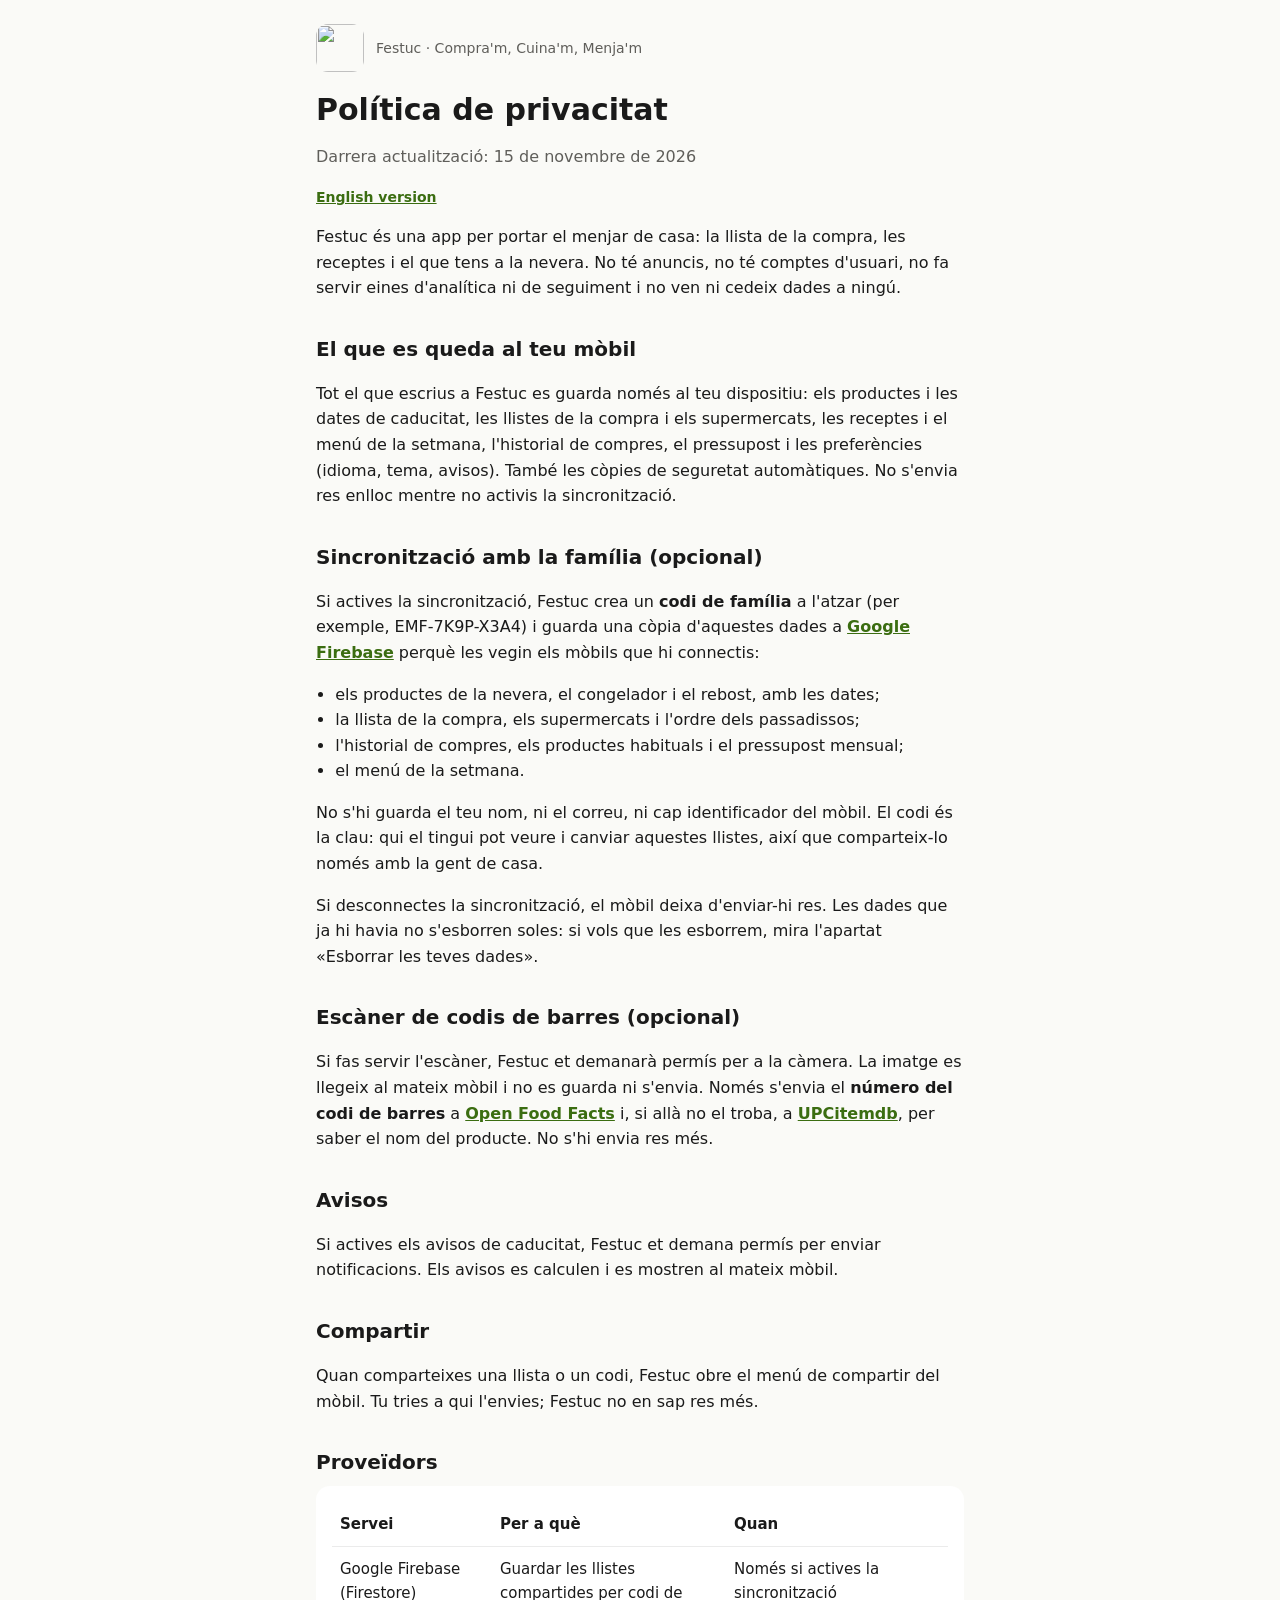
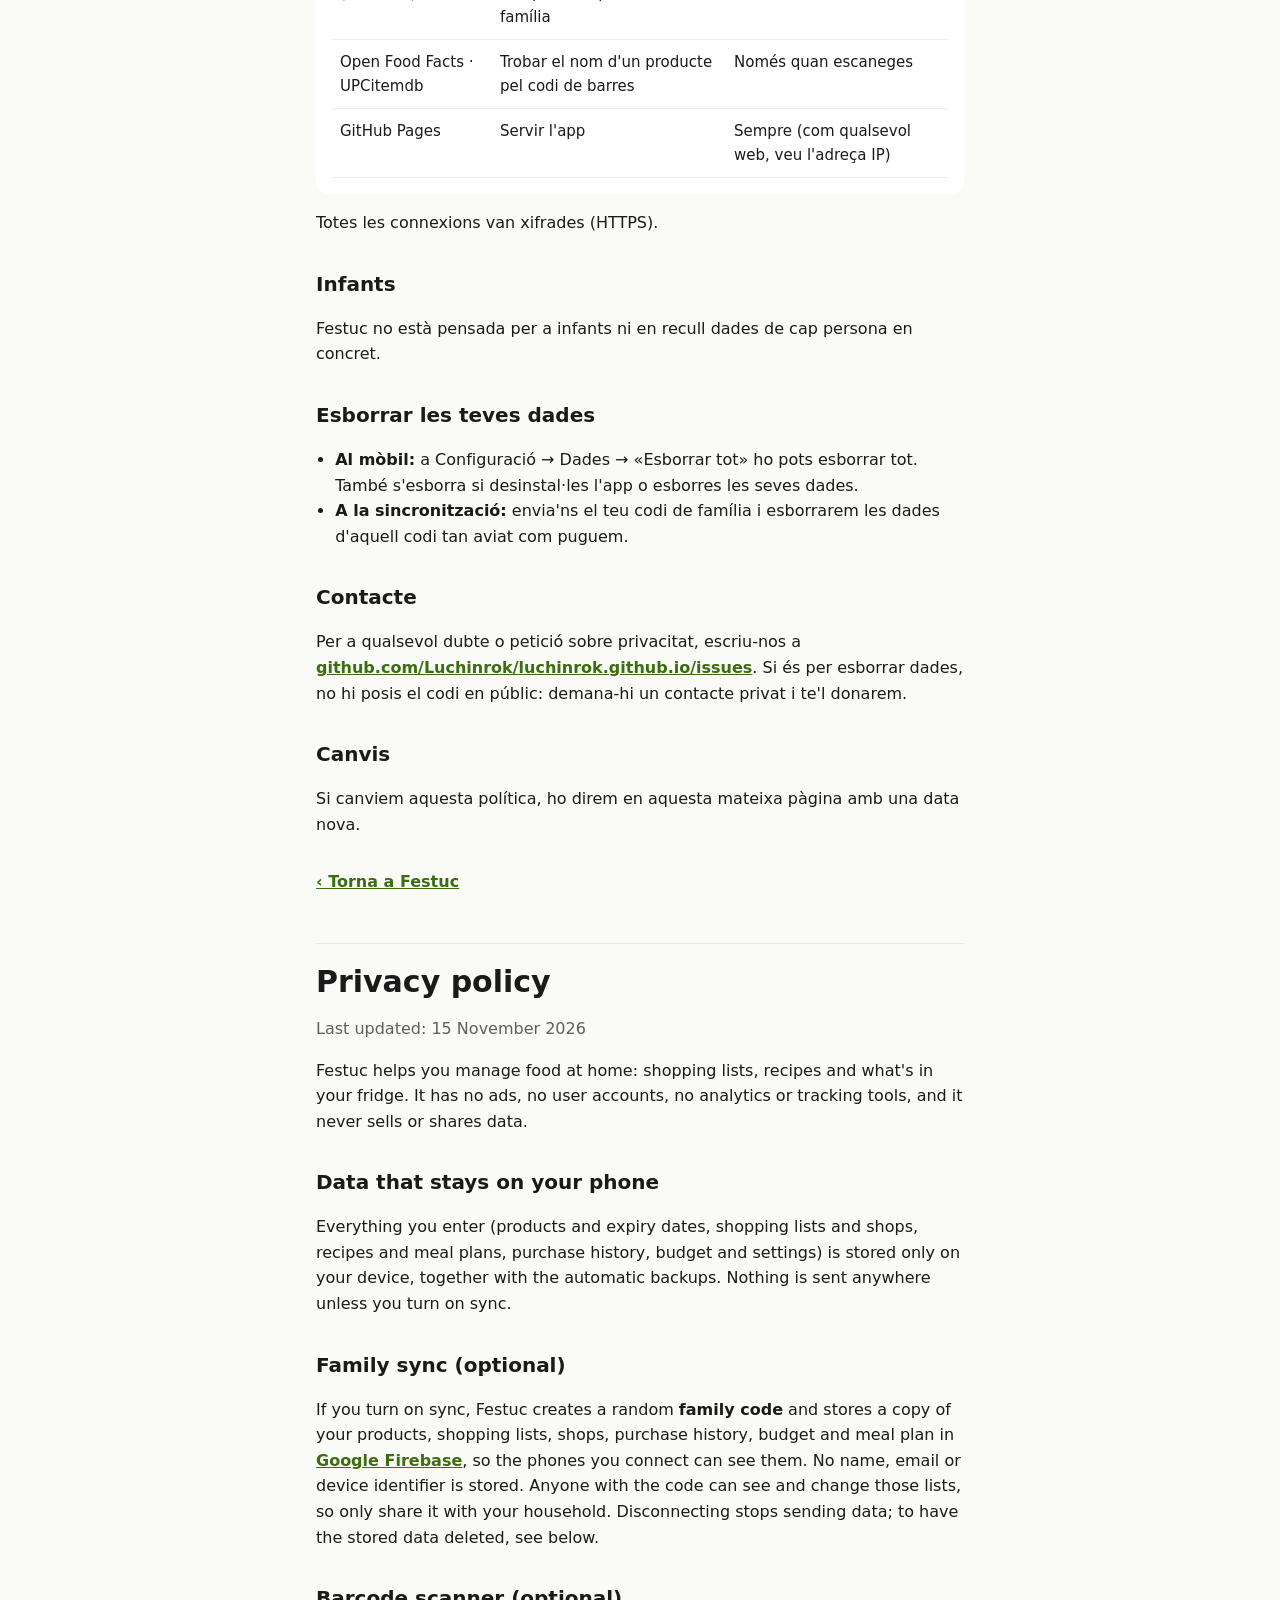
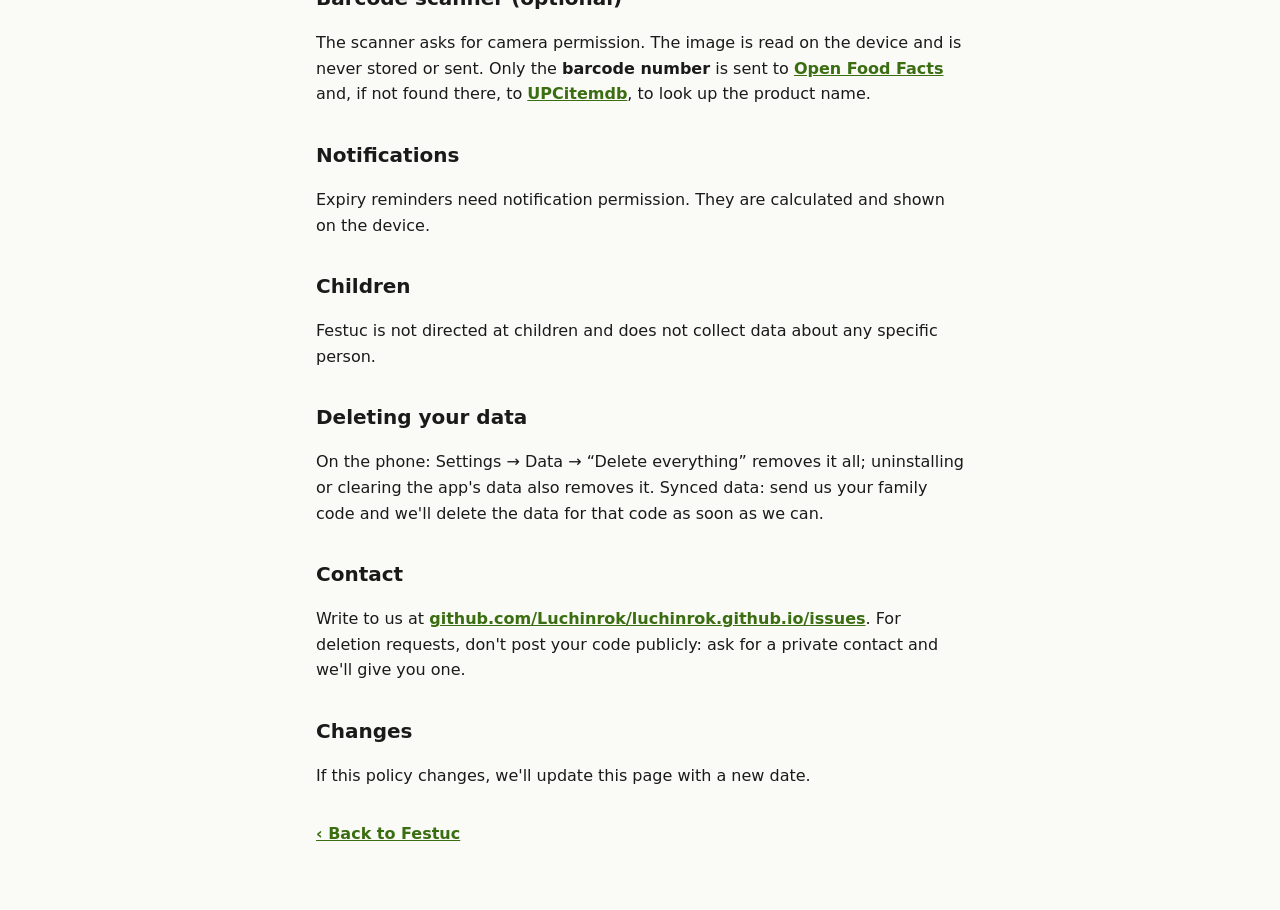
==== privacitat.html @ 090ff600 "Google Play: política de privacitat, fitxa de la botiga, captures i imatge destacada Co-Authored-By:" ====
<!DOCTYPE html>
<html lang="ca">
<head>
  <meta charset="utf-8">
  <meta name="viewport" content="width=device-width, initial-scale=1">
  <title>Política de privacitat · Festuc</title>
  <meta name="description" content="Quines dades fa servir Festuc i per a què.">
  <meta name="theme-color" content="#639922">
  <link rel="icon" href="icons/festuc-icon-any.svg" type="image/svg+xml">
  <style>
    :root {
      --bg: #FAFAF7; --card: #FFFFFF; --text: #1A1A1A; --soft: #5F5E5A;
      --line: rgba(0,0,0,.08); --accent: #3B6D11; --chip: #C0DD97;
      color-scheme: light dark;
    }
    @media (prefers-color-scheme: dark) {
      :root:not([data-theme="light"]) {
        --bg: #1A1A1A; --card: #2C2C2A; --text: #F5F5F2; --soft: #B4B2A9;
        --line: rgba(255,255,255,.08); --accent: #A6D16E; --chip: #27500A;
      }
    }
    :root[data-theme="dark"] {
      --bg: #1A1A1A; --card: #2C2C2A; --text: #F5F5F2; --soft: #B4B2A9;
      --line: rgba(255,255,255,.08); --accent: #A6D16E; --chip: #27500A;
    }
    * { box-sizing: border-box; }
    body {
      margin: 0; background: var(--bg); color: var(--text);
      font: 16px/1.6 system-ui, -apple-system, "Segoe UI", Roboto, sans-serif;
    }
    main { max-width: 680px; margin: 0 auto; padding: 24px 16px 48px; }
    header { display: flex; align-items: center; gap: 12px; }
    header img { width: 48px; height: 48px; border-radius: 12px; }
    .kicker { margin: 0; color: var(--soft); font-size: 14px; }
    h1, .h1 { font-size: 30px; line-height: 1.2; margin: 20px 0 4px; }
    h2 { font-size: 20px; margin: 32px 0 8px; }
    p, li { max-width: 65ch; }
    ul { padding-left: 1.2em; }
    a { color: var(--accent); font-weight: 600; }
    .muted { color: var(--soft); }
    .langs { margin-top: 12px; font-size: 14px; }
    table { width: 100%; border-collapse: collapse; margin: 12px 0; font-size: 15px; }
    th, td { text-align: left; vertical-align: top; padding: 10px 8px; border-bottom: 1px solid var(--line); }
    th { font-weight: 600; }
    .box { background: var(--card); border-radius: 14px; padding: 4px 16px; }
    hr { border: 0; border-top: 1px solid var(--line); margin: 48px 0 0; }
  </style>
</head>
<body>
<main>
  <article lang="ca">
    <header>
      <img src="icons/icon-192.png" alt="" width="48" height="48">
      <p class="kicker">Festuc · Compra'm, Cuina'm, Menja'm</p>
    </header>
    <h1>Política de privacitat</h1>
    <p class="muted">Darrera actualització: 15 de novembre de 2026</p>
    <p class="langs"><a href="#en">English version</a></p>

    <p>Festuc és una app per portar el menjar de casa: la llista de la compra, les receptes i el que tens a la nevera. No té anuncis, no té comptes d'usuari, no fa servir eines d'analítica ni de seguiment i no ven ni cedeix dades a ningú.</p>

    <h2>El que es queda al teu mòbil</h2>
    <p>Tot el que escrius a Festuc es guarda només al teu dispositiu: els productes i les dates de caducitat, les llistes de la compra i els supermercats, les receptes i el menú de la setmana, l'historial de compres, el pressupost i les preferències (idioma, tema, avisos). També les còpies de seguretat automàtiques. No s'envia res enlloc mentre no activis la sincronització.</p>

    <h2>Sincronització amb la família (opcional)</h2>
    <p>Si actives la sincronització, Festuc crea un <b>codi de família</b> a l'atzar (per exemple, EMF-7K9P-X3A4) i guarda una còpia d'aquestes dades a <a href="https://firebase.google.com/support/privacy" rel="noopener">Google Firebase</a> perquè les vegin els mòbils que hi connectis:</p>
    <ul>
      <li>els productes de la nevera, el congelador i el rebost, amb les dates;</li>
      <li>la llista de la compra, els supermercats i l'ordre dels passadissos;</li>
      <li>l'historial de compres, els productes habituals i el pressupost mensual;</li>
      <li>el menú de la setmana.</li>
    </ul>
    <p>No s'hi guarda el teu nom, ni el correu, ni cap identificador del mòbil. El codi és la clau: qui el tingui pot veure i canviar aquestes llistes, així que comparteix-lo només amb la gent de casa.</p>
    <p>Si desconnectes la sincronització, el mòbil deixa d'enviar-hi res. Les dades que ja hi havia no s'esborren soles: si vols que les esborrem, mira l'apartat «Esborrar les teves dades».</p>

    <h2>Escàner de codis de barres (opcional)</h2>
    <p>Si fas servir l'escàner, Festuc et demanarà permís per a la càmera. La imatge es llegeix al mateix mòbil i no es guarda ni s'envia. Només s'envia el <b>número del codi de barres</b> a <a href="https://world.openfoodfacts.org/privacy" rel="noopener">Open Food Facts</a> i, si allà no el troba, a <a href="https://www.upcitemdb.com/" rel="noopener">UPCitemdb</a>, per saber el nom del producte. No s'hi envia res més.</p>

    <h2>Avisos</h2>
    <p>Si actives els avisos de caducitat, Festuc et demana permís per enviar notificacions. Els avisos es calculen i es mostren al mateix mòbil.</p>

    <h2>Compartir</h2>
    <p>Quan comparteixes una llista o un codi, Festuc obre el menú de compartir del mòbil. Tu tries a qui l'envies; Festuc no en sap res més.</p>

    <h2>Proveïdors</h2>
    <div class="box">
      <table>
        <tr><th>Servei</th><th>Per a què</th><th>Quan</th></tr>
        <tr><td>Google Firebase (Firestore)</td><td>Guardar les llistes compartides per codi de família</td><td>Només si actives la sincronització</td></tr>
        <tr><td>Open Food Facts · UPCitemdb</td><td>Trobar el nom d'un producte pel codi de barres</td><td>Només quan escaneges</td></tr>
        <tr><td>GitHub Pages</td><td>Servir l'app</td><td>Sempre (com qualsevol web, veu l'adreça IP)</td></tr>
      </table>
    </div>
    <p>Totes les connexions van xifrades (HTTPS).</p>

    <h2>Infants</h2>
    <p>Festuc no està pensada per a infants ni en recull dades de cap persona en concret.</p>

    <h2>Esborrar les teves dades</h2>
    <ul>
      <li><b>Al mòbil:</b> a Configuració → Dades → «Esborrar tot» ho pots esborrar tot. També s'esborra si desinstal·les l'app o esborres les seves dades.</li>
      <li><b>A la sincronització:</b> envia'ns el teu codi de família i esborrarem les dades d'aquell codi tan aviat com puguem.</li>
    </ul>

    <h2>Contacte</h2>
    <p>Per a qualsevol dubte o petició sobre privacitat, escriu-nos a <a href="https://github.com/Luchinrok/luchinrok.github.io/issues" rel="noopener">github.com/Luchinrok/luchinrok.github.io/issues</a>. Si és per esborrar dades, no hi posis el codi en públic: demana-hi un contacte privat i te'l donarem.</p>

    <h2>Canvis</h2>
    <p>Si canviem aquesta política, ho direm en aquesta mateixa pàgina amb una data nova.</p>

    <p style="margin-top:32px"><a href="./">‹ Torna a Festuc</a></p>
  </article>

  <hr>

  <article lang="en" id="en">
    <h2 class="h1">Privacy policy</h2>
    <p class="muted">Last updated: 15 November 2026</p>

    <p>Festuc helps you manage food at home: shopping lists, recipes and what's in your fridge. It has no ads, no user accounts, no analytics or tracking tools, and it never sells or shares data.</p>

    <h2>Data that stays on your phone</h2>
    <p>Everything you enter (products and expiry dates, shopping lists and shops, recipes and meal plans, purchase history, budget and settings) is stored only on your device, together with the automatic backups. Nothing is sent anywhere unless you turn on sync.</p>

    <h2>Family sync (optional)</h2>
    <p>If you turn on sync, Festuc creates a random <b>family code</b> and stores a copy of your products, shopping lists, shops, purchase history, budget and meal plan in <a href="https://firebase.google.com/support/privacy" rel="noopener">Google Firebase</a>, so the phones you connect can see them. No name, email or device identifier is stored. Anyone with the code can see and change those lists, so only share it with your household. Disconnecting stops sending data; to have the stored data deleted, see below.</p>

    <h2>Barcode scanner (optional)</h2>
    <p>The scanner asks for camera permission. The image is read on the device and is never stored or sent. Only the <b>barcode number</b> is sent to <a href="https://world.openfoodfacts.org/privacy" rel="noopener">Open Food Facts</a> and, if not found there, to <a href="https://www.upcitemdb.com/" rel="noopener">UPCitemdb</a>, to look up the product name.</p>

    <h2>Notifications</h2>
    <p>Expiry reminders need notification permission. They are calculated and shown on the device.</p>

    <h2>Children</h2>
    <p>Festuc is not directed at children and does not collect data about any specific person.</p>

    <h2>Deleting your data</h2>
    <p>On the phone: Settings → Data → “Delete everything” removes it all; uninstalling or clearing the app's data also removes it. Synced data: send us your family code and we'll delete the data for that code as soon as we can.</p>

    <h2>Contact</h2>
    <p>Write to us at <a href="https://github.com/Luchinrok/luchinrok.github.io/issues" rel="noopener">github.com/Luchinrok/luchinrok.github.io/issues</a>. For deletion requests, don't post your code publicly: ask for a private contact and we'll give you one.</p>

    <h2>Changes</h2>
    <p>If this policy changes, we'll update this page with a new date.</p>

    <p style="margin-top:32px"><a href="./">‹ Back to Festuc</a></p>
  </article>
</main>
</body>
</html>
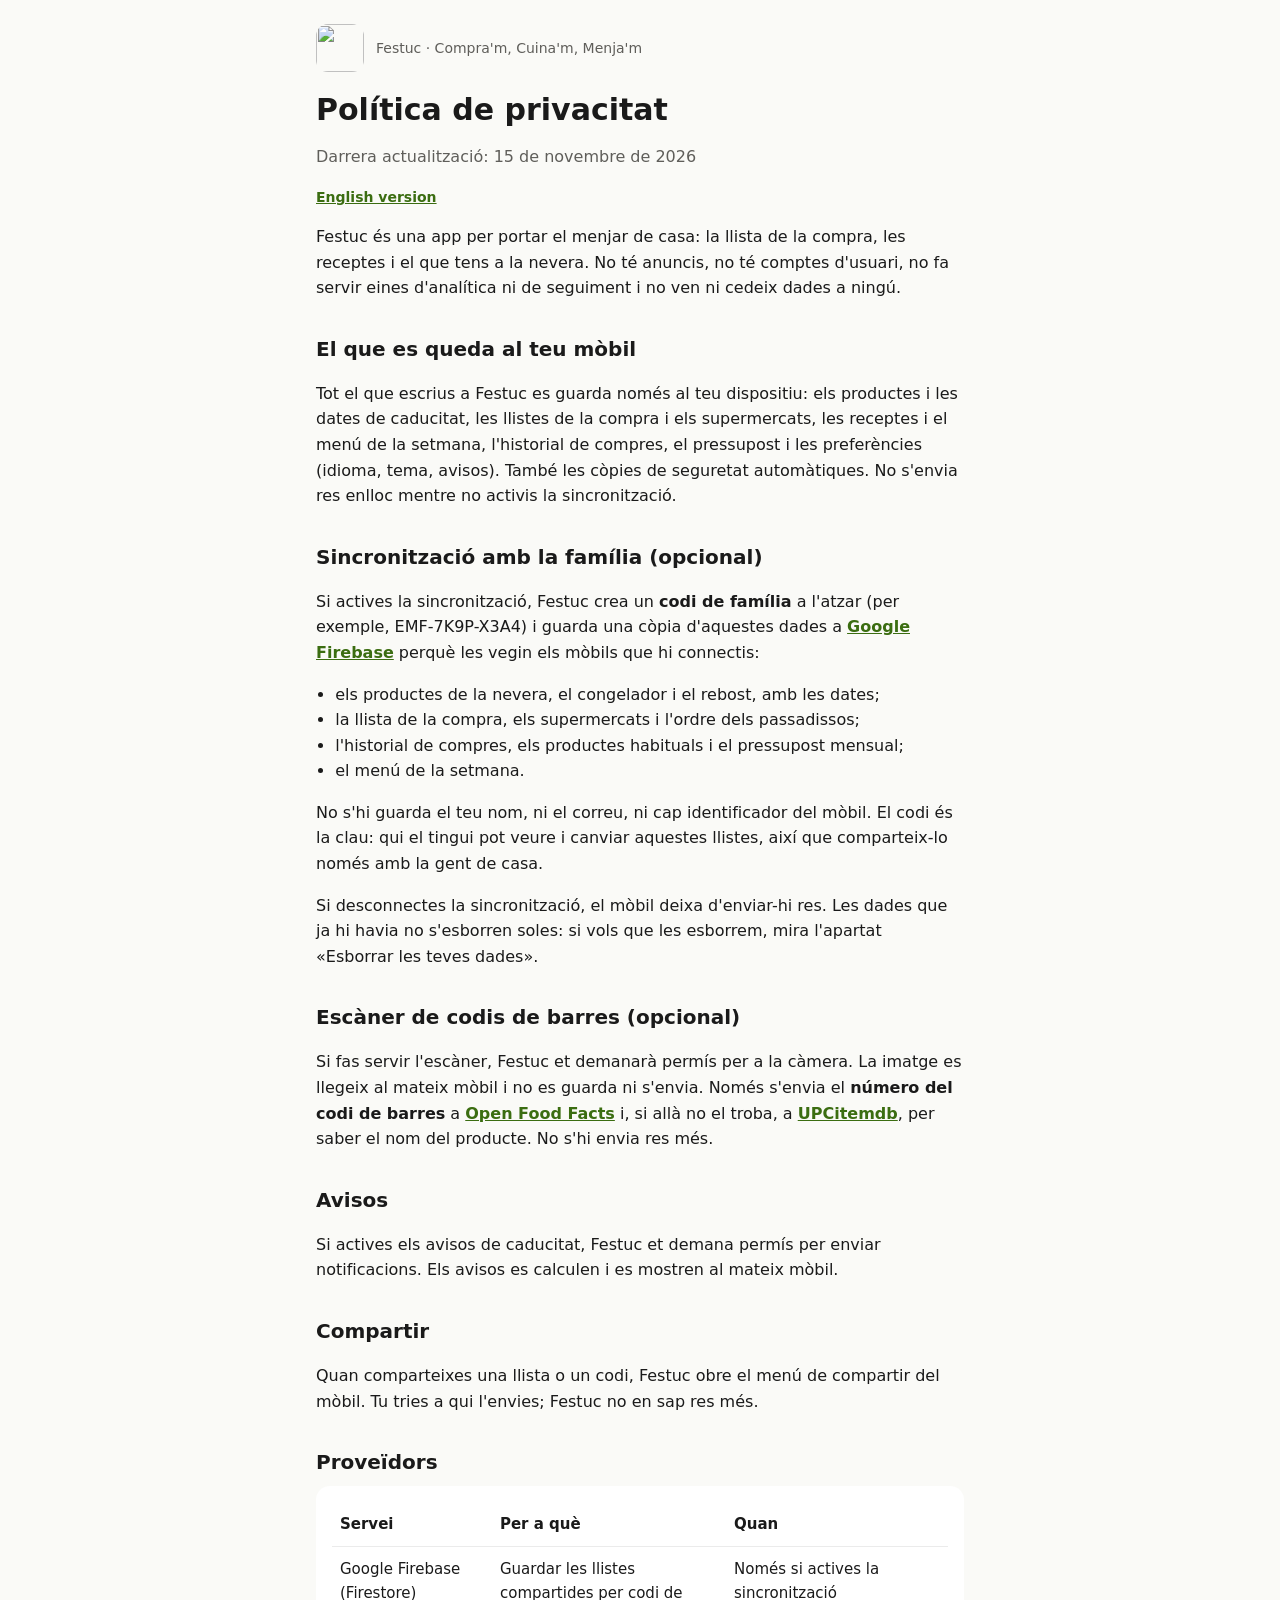
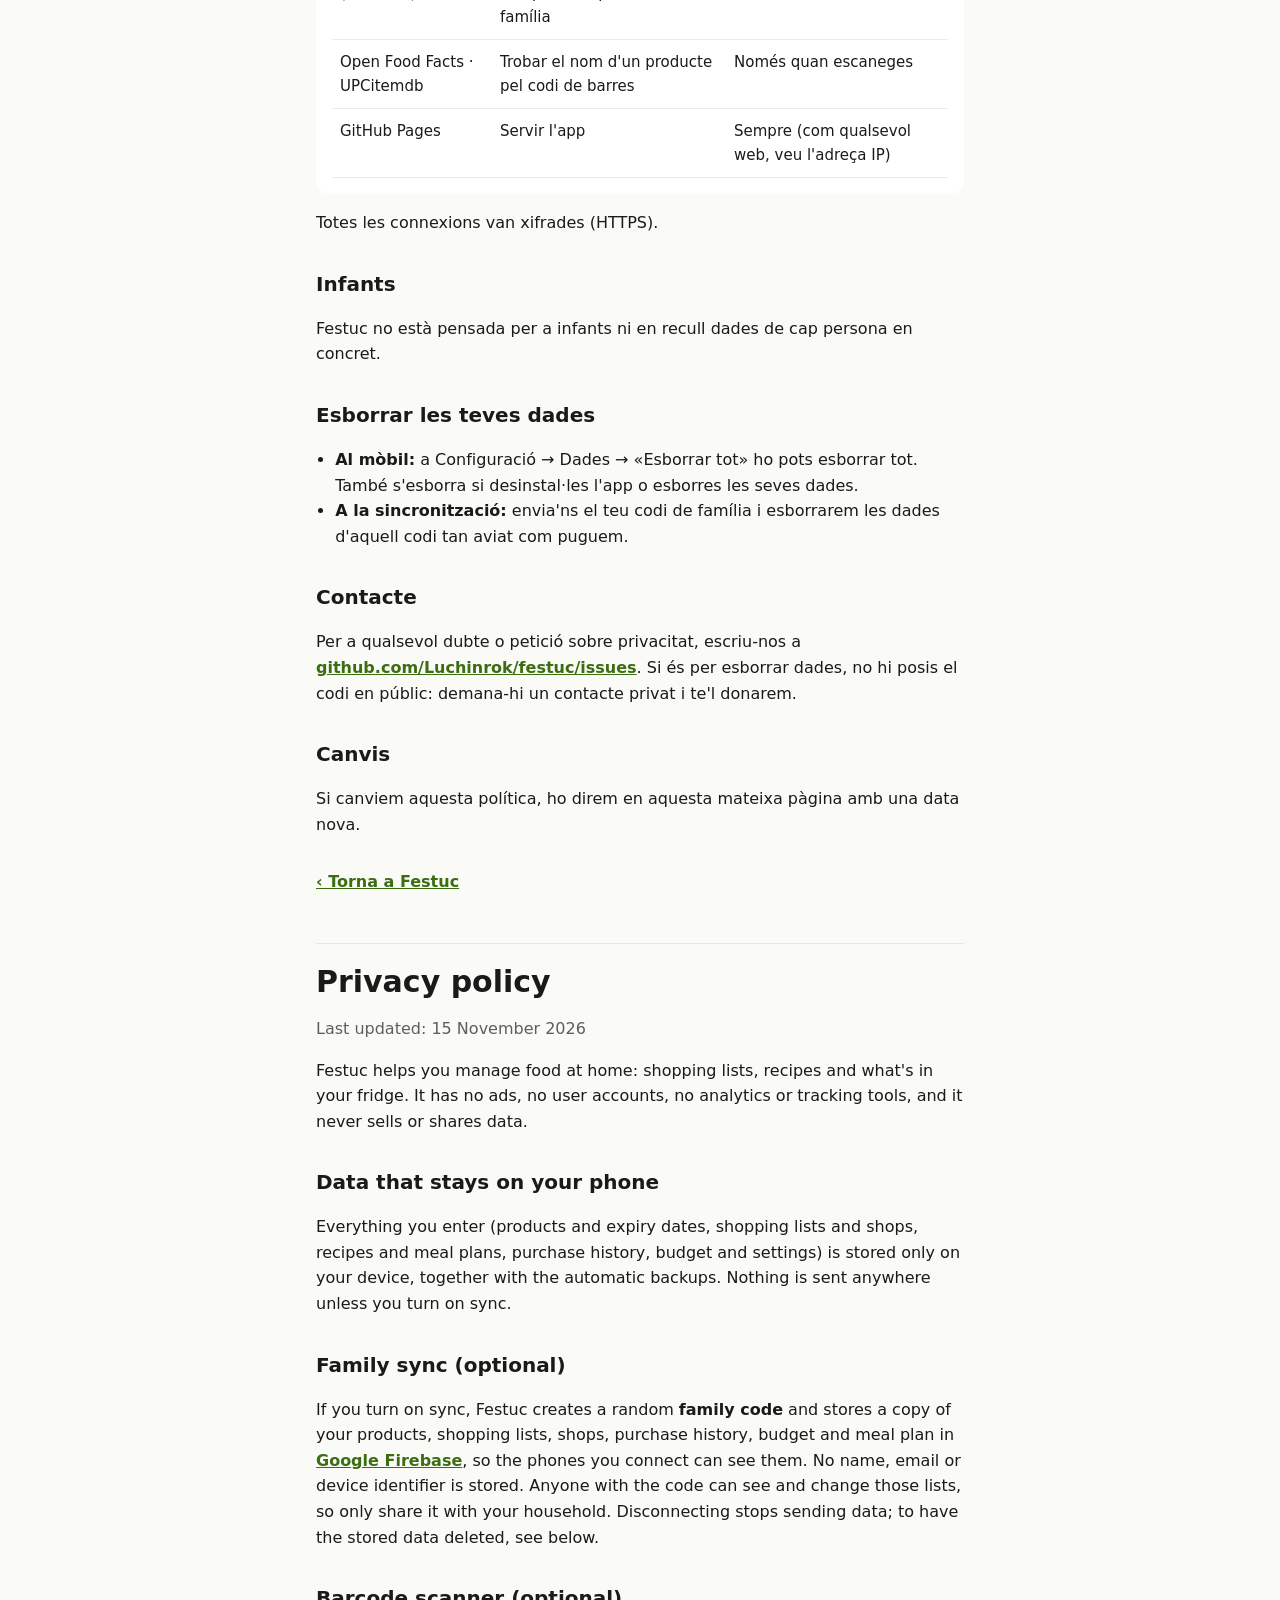
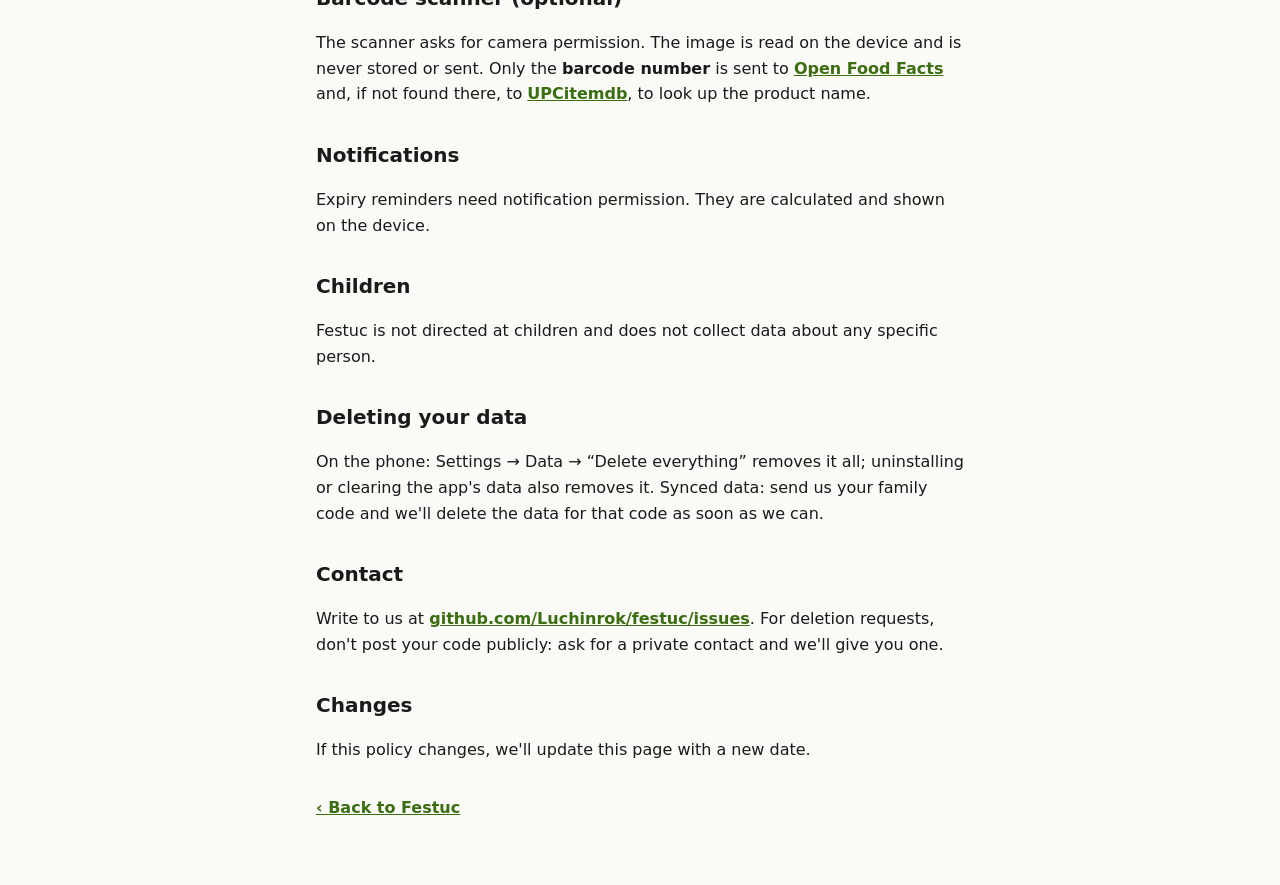
==== commit 10494086: "Festuc passa a /festuc/: adreces, documentació i assetlinks a l'arrel Co-Authored-By: Claude Opus 5." ====
--- a/privacitat.html
+++ b/privacitat.html
@@ -103,7 +103,7 @@
     </ul>
 
     <h2>Contacte</h2>
-    <p>Per a qualsevol dubte o petició sobre privacitat, escriu-nos a <a href="https://github.com/Luchinrok/luchinrok.github.io/issues" rel="noopener">github.com/Luchinrok/luchinrok.github.io/issues</a>. Si és per esborrar dades, no hi posis el codi en públic: demana-hi un contacte privat i te'l donarem.</p>
+    <p>Per a qualsevol dubte o petició sobre privacitat, escriu-nos a <a href="https://github.com/Luchinrok/festuc/issues" rel="noopener">github.com/Luchinrok/festuc/issues</a>. Si és per esborrar dades, no hi posis el codi en públic: demana-hi un contacte privat i te'l donarem.</p>
 
     <h2>Canvis</h2>
     <p>Si canviem aquesta política, ho direm en aquesta mateixa pàgina amb una data nova.</p>
@@ -138,7 +138,7 @@
     <p>On the phone: Settings → Data → “Delete everything” removes it all; uninstalling or clearing the app's data also removes it. Synced data: send us your family code and we'll delete the data for that code as soon as we can.</p>
 
     <h2>Contact</h2>
-    <p>Write to us at <a href="https://github.com/Luchinrok/luchinrok.github.io/issues" rel="noopener">github.com/Luchinrok/luchinrok.github.io/issues</a>. For deletion requests, don't post your code publicly: ask for a private contact and we'll give you one.</p>
+    <p>Write to us at <a href="https://github.com/Luchinrok/festuc/issues" rel="noopener">github.com/Luchinrok/festuc/issues</a>. For deletion requests, don't post your code publicly: ask for a private contact and we'll give you one.</p>
 
     <h2>Changes</h2>
     <p>If this policy changes, we'll update this page with a new date.</p>
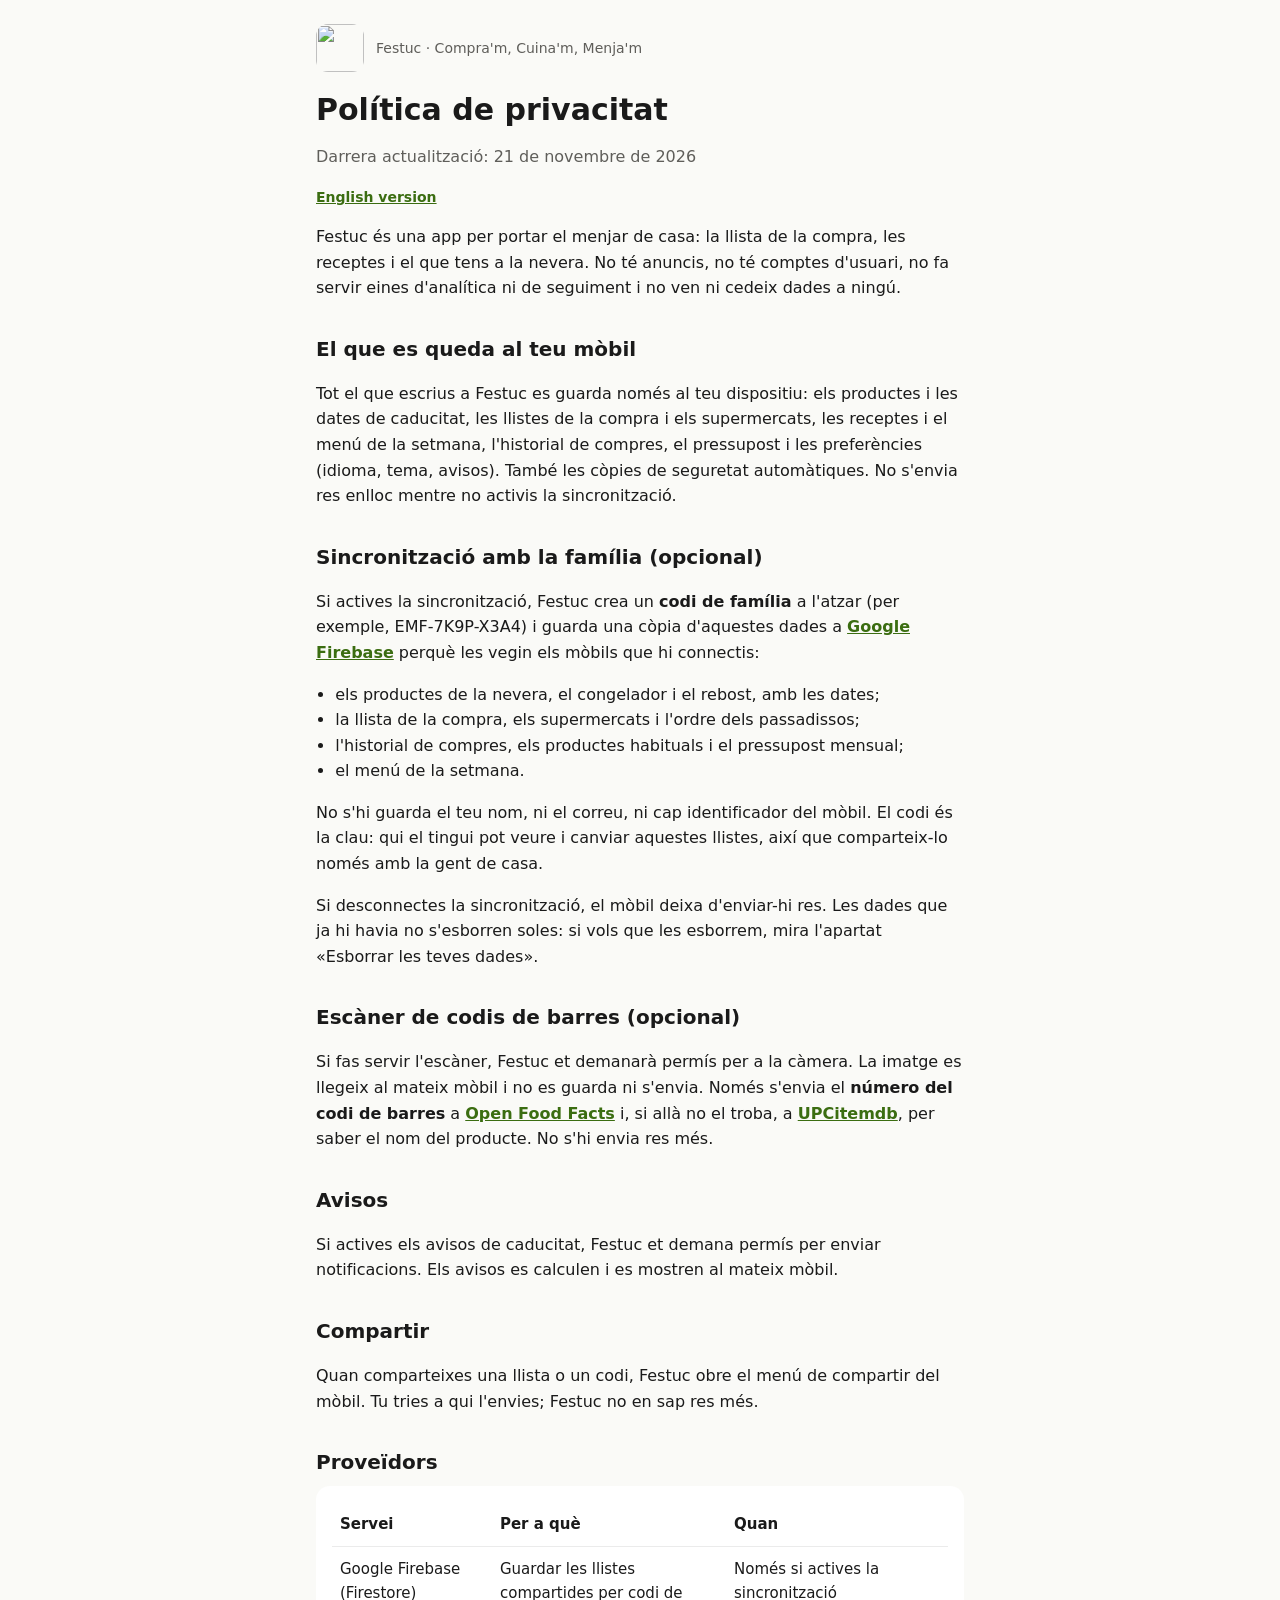
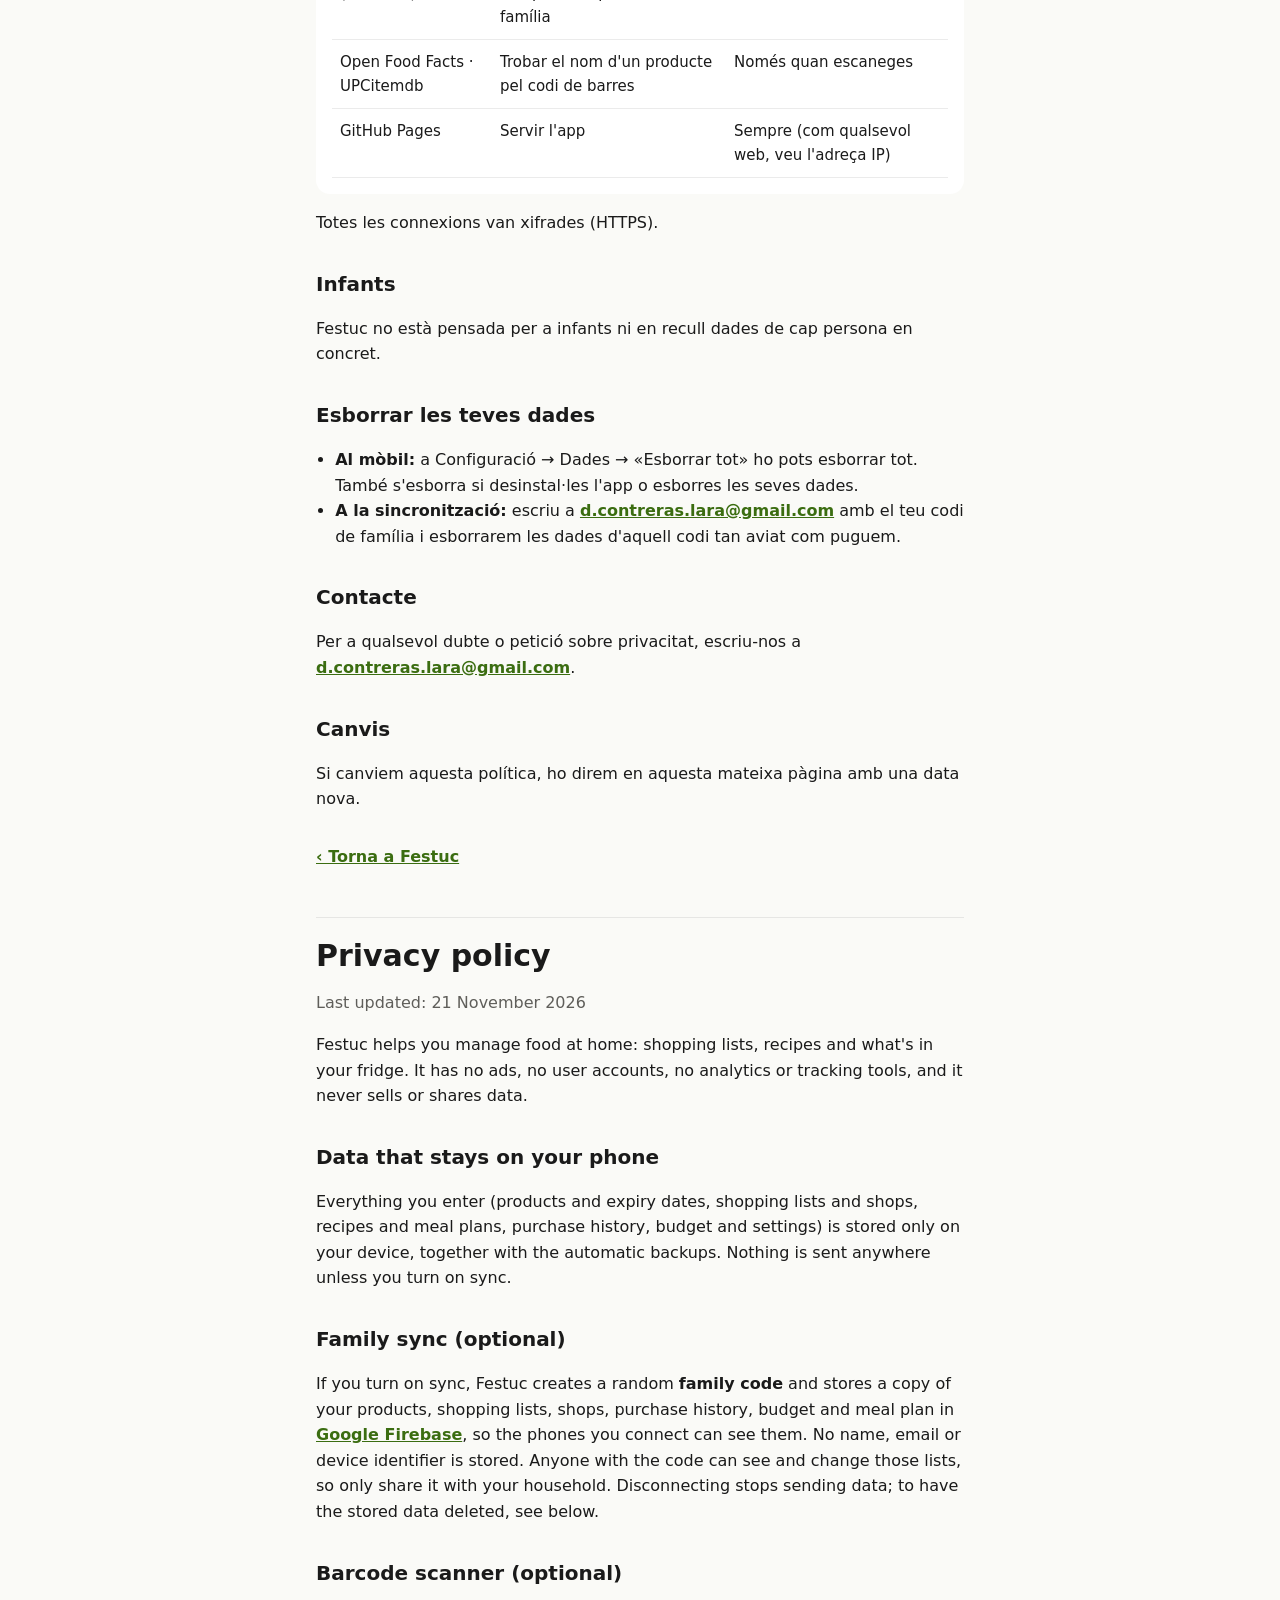
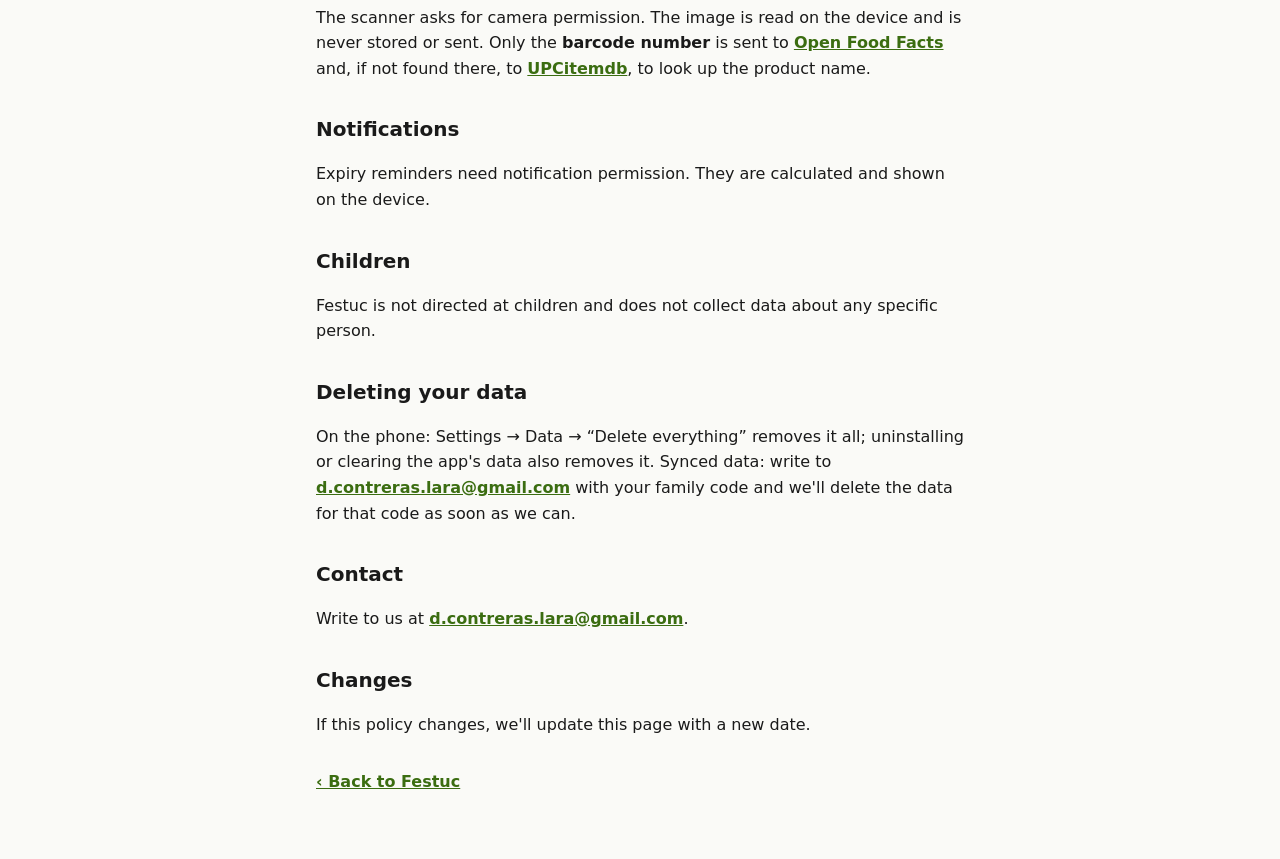
==== commit ccfbe631: "Privacitat: correu de contacte i enllaç directe a esborrar dades Co-Authored-By: Claude Opus 5.5 <no" ====
--- a/privacitat.html
+++ b/privacitat.html
@@ -54,7 +54,7 @@
       <p class="kicker">Festuc · Compra'm, Cuina'm, Menja'm</p>
     </header>
     <h1>Política de privacitat</h1>
-    <p class="muted">Darrera actualització: 15 de novembre de 2026</p>
+    <p class="muted">Darrera actualització: 21 de novembre de 2026</p>
     <p class="langs"><a href="#en">English version</a></p>
 
     <p>Festuc és una app per portar el menjar de casa: la llista de la compra, les receptes i el que tens a la nevera. No té anuncis, no té comptes d'usuari, no fa servir eines d'analítica ni de seguiment i no ven ni cedeix dades a ningú.</p>
@@ -96,14 +96,14 @@
     <h2>Infants</h2>
     <p>Festuc no està pensada per a infants ni en recull dades de cap persona en concret.</p>
 
-    <h2>Esborrar les teves dades</h2>
+    <h2 id="esborrar">Esborrar les teves dades</h2>
     <ul>
       <li><b>Al mòbil:</b> a Configuració → Dades → «Esborrar tot» ho pots esborrar tot. També s'esborra si desinstal·les l'app o esborres les seves dades.</li>
-      <li><b>A la sincronització:</b> envia'ns el teu codi de família i esborrarem les dades d'aquell codi tan aviat com puguem.</li>
+      <li><b>A la sincronització:</b> escriu a <a href="mailto:d.contreras.lara@gmail.com">d.contreras.lara@gmail.com</a> amb el teu codi de família i esborrarem les dades d'aquell codi tan aviat com puguem.</li>
     </ul>
 
     <h2>Contacte</h2>
-    <p>Per a qualsevol dubte o petició sobre privacitat, escriu-nos a <a href="https://github.com/Luchinrok/festuc/issues" rel="noopener">github.com/Luchinrok/festuc/issues</a>. Si és per esborrar dades, no hi posis el codi en públic: demana-hi un contacte privat i te'l donarem.</p>
+    <p>Per a qualsevol dubte o petició sobre privacitat, escriu-nos a <a href="mailto:d.contreras.lara@gmail.com">d.contreras.lara@gmail.com</a>.</p>
 
     <h2>Canvis</h2>
     <p>Si canviem aquesta política, ho direm en aquesta mateixa pàgina amb una data nova.</p>
@@ -115,7 +115,7 @@
 
   <article lang="en" id="en">
     <h2 class="h1">Privacy policy</h2>
-    <p class="muted">Last updated: 15 November 2026</p>
+    <p class="muted">Last updated: 21 November 2026</p>
 
     <p>Festuc helps you manage food at home: shopping lists, recipes and what's in your fridge. It has no ads, no user accounts, no analytics or tracking tools, and it never sells or shares data.</p>
 
@@ -134,11 +134,11 @@
     <h2>Children</h2>
     <p>Festuc is not directed at children and does not collect data about any specific person.</p>
 
-    <h2>Deleting your data</h2>
-    <p>On the phone: Settings → Data → “Delete everything” removes it all; uninstalling or clearing the app's data also removes it. Synced data: send us your family code and we'll delete the data for that code as soon as we can.</p>
+    <h2 id="delete">Deleting your data</h2>
+    <p>On the phone: Settings → Data → “Delete everything” removes it all; uninstalling or clearing the app's data also removes it. Synced data: write to <a href="mailto:d.contreras.lara@gmail.com">d.contreras.lara@gmail.com</a> with your family code and we'll delete the data for that code as soon as we can.</p>
 
     <h2>Contact</h2>
-    <p>Write to us at <a href="https://github.com/Luchinrok/festuc/issues" rel="noopener">github.com/Luchinrok/festuc/issues</a>. For deletion requests, don't post your code publicly: ask for a private contact and we'll give you one.</p>
+    <p>Write to us at <a href="mailto:d.contreras.lara@gmail.com">d.contreras.lara@gmail.com</a>.</p>
 
     <h2>Changes</h2>
     <p>If this policy changes, we'll update this page with a new date.</p>
